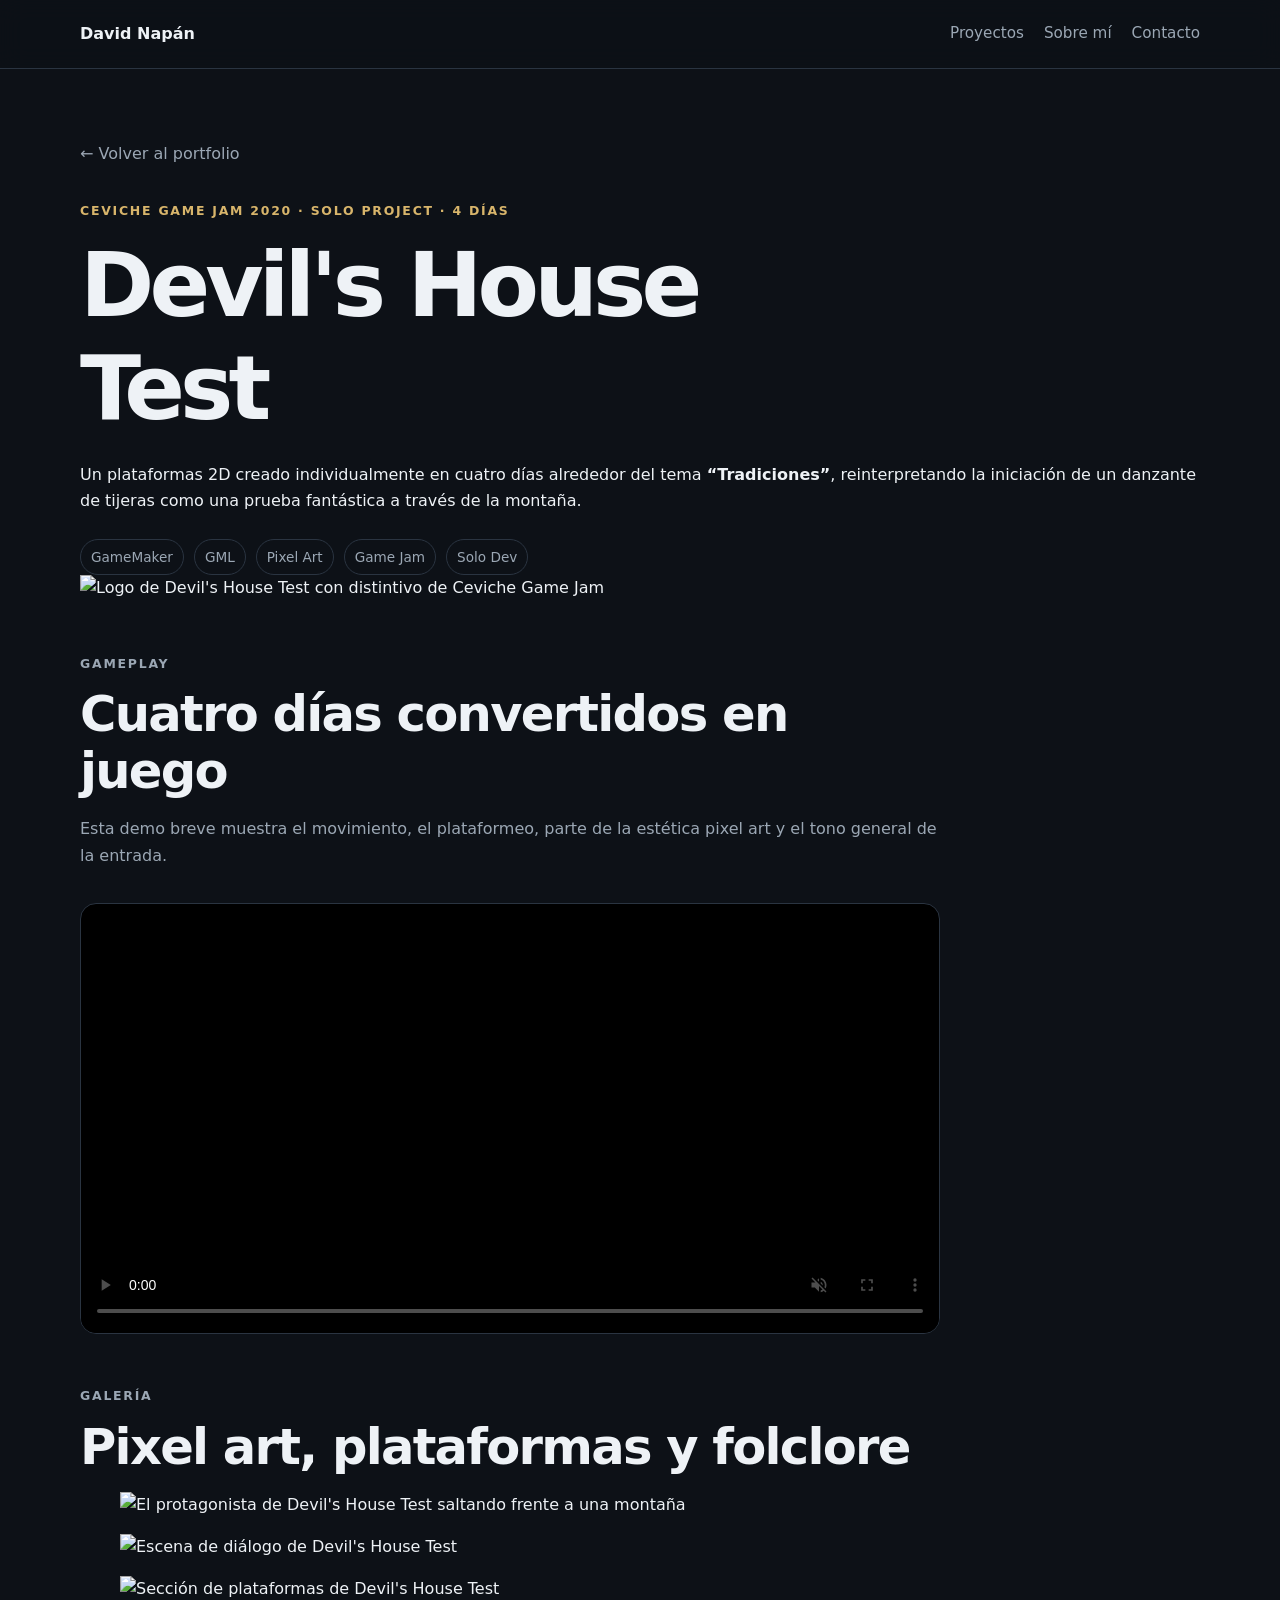
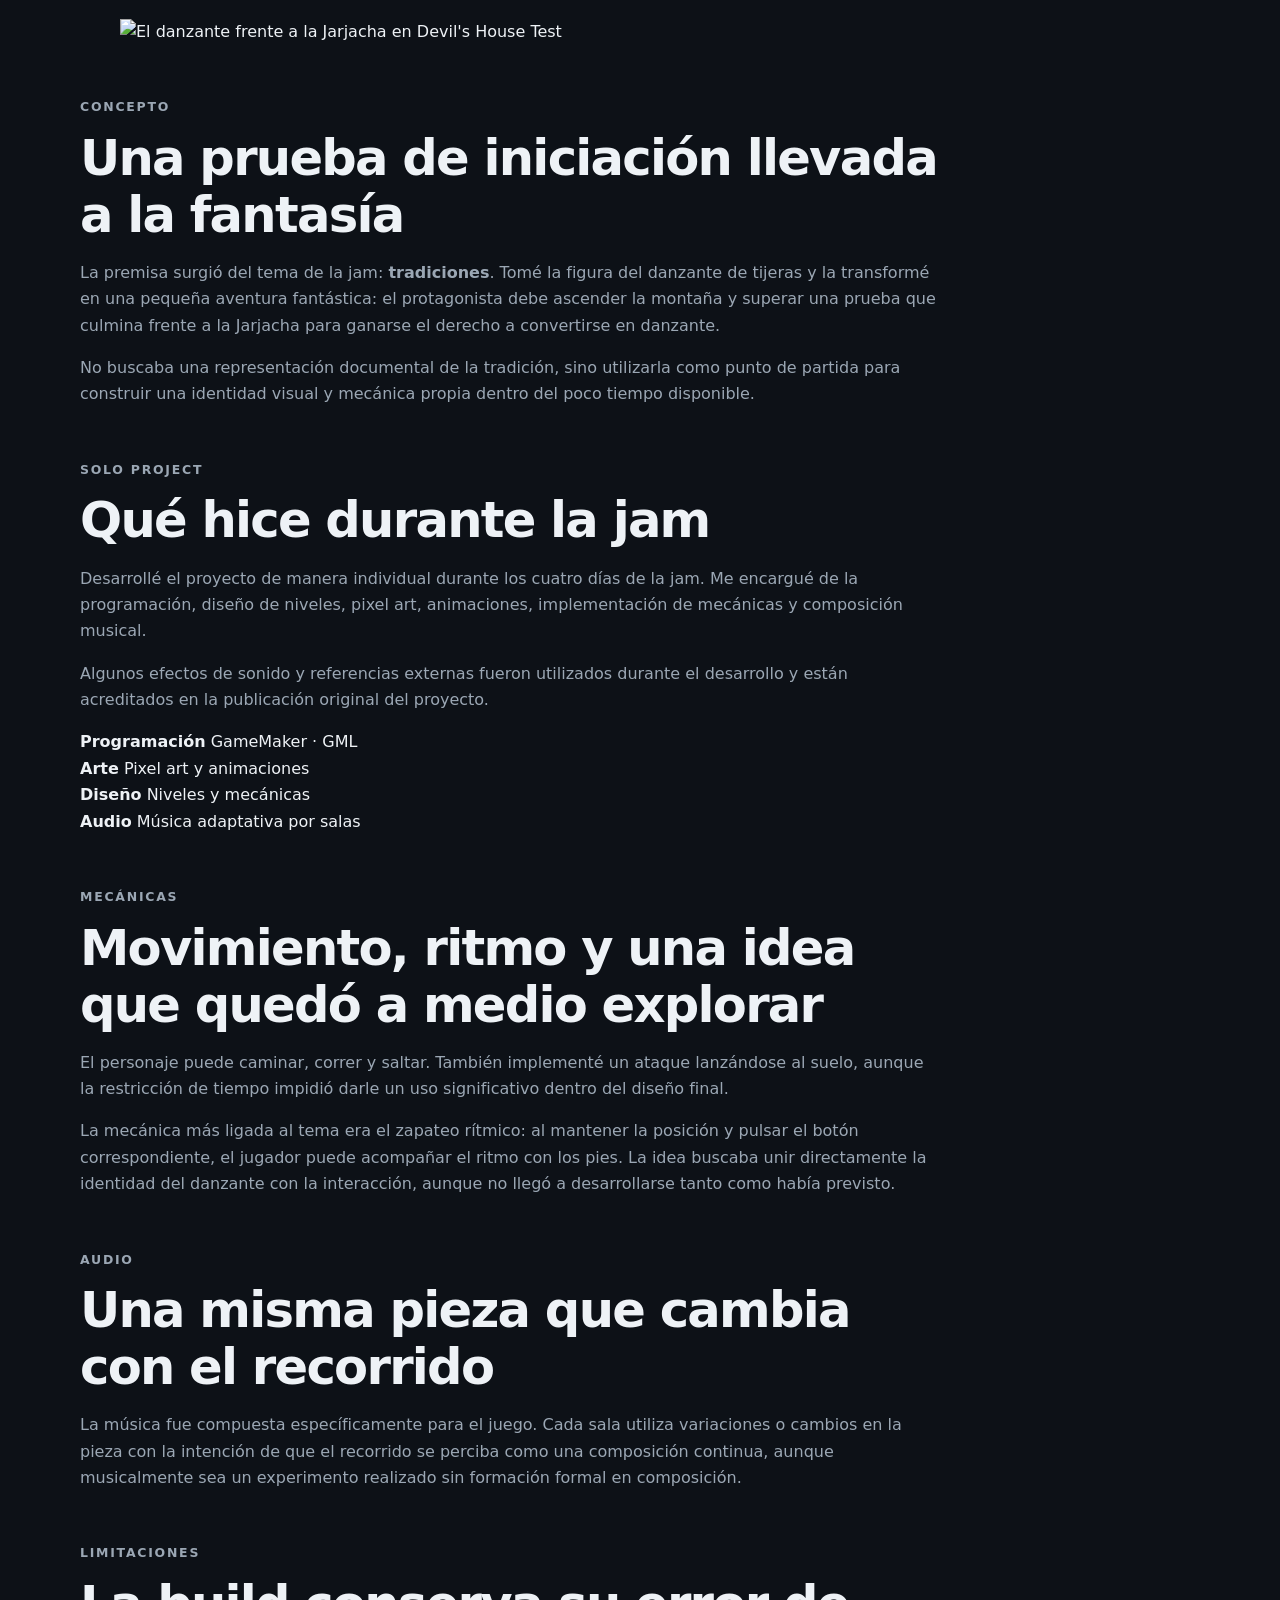
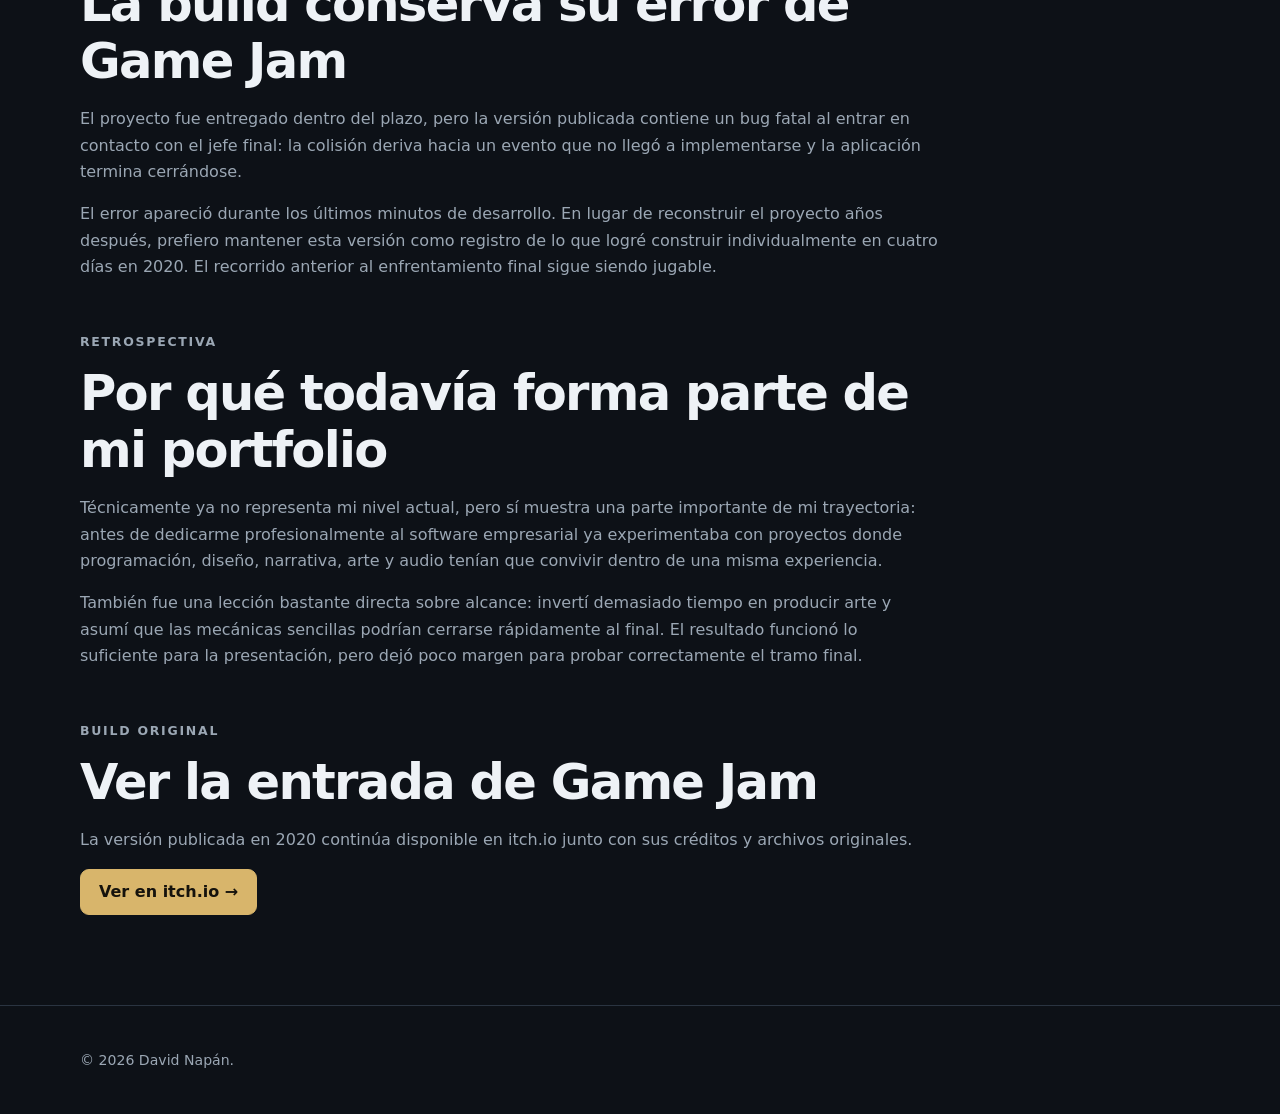
==== projects/devils-house.html @ 0ef0a1ab "Create devils-house.html" ====
<!DOCTYPE html>
<html lang="es">
<head>
  <meta charset="UTF-8">
  <meta name="viewport" content="width=device-width, initial-scale=1.0">
  <meta name="description" content="Devil's House Test, proyecto individual desarrollado en cuatro días para Ceviche Game Jam 2020.">
  <title>Devil's House Test | David Napán</title>

  <link rel="stylesheet" href="../assets/css/style.css">
  <link rel="stylesheet" href="../assets/css/devils-house.css">
</head>

<body>
  <header class="site-header">
    <div class="container nav-wrap">
      <a class="brand" href="../index.html">David Napán</a>

      <nav class="main-nav" aria-label="Navegación principal">
        <a href="../index.html#projects">Proyectos</a>
        <a href="../index.html#about">Sobre mí</a>
        <a href="../index.html#contact">Contacto</a>
      </nav>
    </div>
  </header>

  <main class="project-page">
    <div class="container">

      <a class="back-link" href="../index.html">← Volver al portfolio</a>

      <section class="devil-hero">
        <div class="devil-hero-copy">
          <p class="eyebrow">Ceviche Game Jam 2020 · Solo Project · 4 días</p>

          <h1>Devil's House Test</h1>

          <p class="lead">
            Un plataformas 2D creado individualmente en cuatro días alrededor del tema
            <strong>“Tradiciones”</strong>, reinterpretando la iniciación de un danzante
            de tijeras como una prueba fantástica a través de la montaña.
          </p>

          <div class="project-meta" aria-label="Información del proyecto">
            <span>GameMaker</span>
            <span>GML</span>
            <span>Pixel Art</span>
            <span>Game Jam</span>
            <span>Solo Dev</span>
          </div>
        </div>

        <div class="devil-logo-wrap">
          <img
            class="devil-logo"
            src="../assets/images/devils-house/logo.png"
            alt="Logo de Devil's House Test con distintivo de Ceviche Game Jam">
        </div>
      </section>

      <!-- Gameplay corto -->
      <section class="project-section gameplay-section">
        <p class="eyebrow">Gameplay</p>
        <h2>Cuatro días convertidos en juego</h2>

        <p>
          Esta demo breve muestra el movimiento, el plataformeo, parte de la estética
          pixel art y el tono general de la entrada.
        </p>

        <div class="video-showcase devil-video">
          <video
            autoplay
            muted
            loop
            playsinline
            controls
            poster="../assets/images/devils-house/jump.png">
            <source src="../assets/video/DevilsHouseGameplay.mp4" type="video/mp4">
            Tu navegador no soporta reproducción de video.
          </video>
        </div>
      </section>

      <!-- Galería -->
      <section class="project-section">
        <p class="eyebrow">Galería</p>
        <h2>Pixel art, plataformas y folclore</h2>

        <div class="devil-gallery">
          <figure class="devil-shot wide">
            <img
              src="../assets/images/devils-house/jump.png"
              alt="El protagonista de Devil's House Test saltando frente a una montaña"
              loading="lazy">
          </figure>

          <figure class="devil-shot">
            <img
              src="../assets/images/devils-house/dialogue.png"
              alt="Escena de diálogo de Devil's House Test"
              loading="lazy">
          </figure>

          <figure class="devil-shot">
            <img
              src="../assets/images/devils-house/platforming.png"
              alt="Sección de plataformas de Devil's House Test"
              loading="lazy">
          </figure>

          <figure class="devil-shot wide">
            <img
              src="../assets/images/devils-house/jarjacha.png"
              alt="El danzante frente a la Jarjacha en Devil's House Test"
              loading="lazy">
          </figure>
        </div>
      </section>

      <!-- Concepto -->
      <section class="project-section">
        <p class="eyebrow">Concepto</p>
        <h2>Una prueba de iniciación llevada a la fantasía</h2>

        <p>
          La premisa surgió del tema de la jam: <strong>tradiciones</strong>. Tomé la figura
          del danzante de tijeras y la transformé en una pequeña aventura fantástica:
          el protagonista debe ascender la montaña y superar una prueba que culmina
          frente a la Jarjacha para ganarse el derecho a convertirse en danzante.
        </p>

        <p>
          No buscaba una representación documental de la tradición, sino utilizarla
          como punto de partida para construir una identidad visual y mecánica propia
          dentro del poco tiempo disponible.
        </p>
      </section>

      <!-- Rol -->
      <section class="project-section">
        <p class="eyebrow">Solo Project</p>
        <h2>Qué hice durante la jam</h2>

        <p>
          Desarrollé el proyecto de manera individual durante los cuatro días de la jam.
          Me encargué de la programación, diseño de niveles, pixel art, animaciones,
          implementación de mecánicas y composición musical.
        </p>

        <p>
          Algunos efectos de sonido y referencias externas fueron utilizados durante
          el desarrollo y están acreditados en la publicación original del proyecto.
        </p>

        <div class="responsibility-grid">
          <div>
            <strong>Programación</strong>
            <span>GameMaker · GML</span>
          </div>
          <div>
            <strong>Arte</strong>
            <span>Pixel art y animaciones</span>
          </div>
          <div>
            <strong>Diseño</strong>
            <span>Niveles y mecánicas</span>
          </div>
          <div>
            <strong>Audio</strong>
            <span>Música adaptativa por salas</span>
          </div>
        </div>
      </section>

      <!-- Mecánicas -->
      <section class="project-section">
        <p class="eyebrow">Mecánicas</p>
        <h2>Movimiento, ritmo y una idea que quedó a medio explorar</h2>

        <p>
          El personaje puede caminar, correr y saltar. También implementé un ataque
          lanzándose al suelo, aunque la restricción de tiempo impidió darle un uso
          significativo dentro del diseño final.
        </p>

        <p>
          La mecánica más ligada al tema era el zapateo rítmico: al mantener la posición
          y pulsar el botón correspondiente, el jugador puede acompañar el ritmo con los pies.
          La idea buscaba unir directamente la identidad del danzante con la interacción,
          aunque no llegó a desarrollarse tanto como había previsto.
        </p>
      </section>

      <!-- Audio -->
      <section class="project-section">
        <p class="eyebrow">Audio</p>
        <h2>Una misma pieza que cambia con el recorrido</h2>

        <p>
          La música fue compuesta específicamente para el juego. Cada sala utiliza
          variaciones o cambios en la pieza con la intención de que el recorrido se
          perciba como una composición continua, aunque musicalmente sea un experimento
          realizado sin formación formal en composición.
        </p>
      </section>

      <!-- Limitaciones -->
      <section class="project-section limitation-card">
        <p class="eyebrow">Limitaciones</p>
        <h2>La build conserva su error de Game Jam</h2>

        <p>
          El proyecto fue entregado dentro del plazo, pero la versión publicada contiene
          un bug fatal al entrar en contacto con el jefe final: la colisión deriva hacia
          un evento que no llegó a implementarse y la aplicación termina cerrándose.
        </p>

        <p>
          El error apareció durante los últimos minutos de desarrollo. En lugar de
          reconstruir el proyecto años después, prefiero mantener esta versión como
          registro de lo que logré construir individualmente en cuatro días en 2020.
          El recorrido anterior al enfrentamiento final sigue siendo jugable.
        </p>
      </section>

      <!-- Reflexión -->
      <section class="project-section">
        <p class="eyebrow">Retrospectiva</p>
        <h2>Por qué todavía forma parte de mi portfolio</h2>

        <p>
          Técnicamente ya no representa mi nivel actual, pero sí muestra una parte
          importante de mi trayectoria: antes de dedicarme profesionalmente al software
          empresarial ya experimentaba con proyectos donde programación, diseño,
          narrativa, arte y audio tenían que convivir dentro de una misma experiencia.
        </p>

        <p>
          También fue una lección bastante directa sobre alcance: invertí demasiado
          tiempo en producir arte y asumí que las mecánicas sencillas podrían cerrarse
          rápidamente al final. El resultado funcionó lo suficiente para la presentación,
          pero dejó poco margen para probar correctamente el tramo final.
        </p>
      </section>

      <!-- Itch -->
      <section class="project-section itch-card">
        <div>
          <p class="eyebrow">Build original</p>
          <h2>Ver la entrada de Game Jam</h2>

          <p>
            La versión publicada en 2020 continúa disponible en itch.io junto con
            sus créditos y archivos originales.
          </p>
        </div>

        <a
          class="button primary"
          href="https://luccentyr.itch.io/devils-house-test"
          target="_blank"
          rel="noopener">
          Ver en itch.io →
        </a>
      </section>

    </div>
  </main>

  <footer class="site-footer">
    <div class="container">
      <p>© 2026 David Napán.</p>
    </div>
  </footer>
</body>
</html>
---- assets/css/style.css ----
:root {
  --bg: #0d1117;
  --surface: #151b23;
  --surface-soft: #1b2330;
  --text: #eef2f6;
  --muted: #9ba7b4;
  --line: #2a3441;
  --accent: #d8b56b;
  --accent-soft: rgba(216, 181, 107, 0.12);
  --max-width: 1120px;
}

* { box-sizing: border-box; }
html { scroll-behavior: smooth; }
body {
  margin: 0;
  font-family: Inter, ui-sans-serif, system-ui, -apple-system, BlinkMacSystemFont, "Segoe UI", sans-serif;
  background: var(--bg);
  color: var(--text);
  line-height: 1.65;
}
a { color: inherit; }
img { max-width: 100%; display: block; }
.container { width: min(calc(100% - 40px), var(--max-width)); margin-inline: auto; }

.site-header {
  position: sticky;
  top: 0;
  z-index: 10;
  background: rgba(13, 17, 23, 0.92);
  border-bottom: 1px solid var(--line);
  backdrop-filter: blur(12px);
}
.nav-wrap {
  min-height: 68px;
  display: flex;
  align-items: center;
  justify-content: space-between;
  gap: 24px;
}
.brand { font-weight: 700; text-decoration: none; }
.main-nav { display: flex; gap: 20px; }
.main-nav a { color: var(--muted); text-decoration: none; font-size: .95rem; }
.main-nav a:hover { color: var(--text); }

.hero { padding: 96px 0 72px; }
.hero-grid {
  display: grid;
  grid-template-columns: minmax(0, 1.5fr) minmax(280px, .7fr);
  gap: 48px;
  align-items: center;
}
.eyebrow {
  margin: 0 0 12px;
  color: var(--accent);
  font-size: .78rem;
  font-weight: 700;
  text-transform: uppercase;
  letter-spacing: .14em;
}
h1, h2, h3 { margin-top: 0; line-height: 1.15; }
h1 { max-width: 820px; margin-bottom: 22px; font-size: clamp(2.8rem, 7vw, 5.7rem); letter-spacing: -.055em; }
h2 { margin-bottom: 12px; font-size: clamp(2rem, 4vw, 3.1rem); letter-spacing: -.035em; }
h3 { margin-bottom: 12px; font-size: 1.45rem; }
.hero-copy { max-width: 720px; margin: 0; color: var(--muted); font-size: 1.1rem; }
.hero-actions { display: flex; flex-wrap: wrap; gap: 12px; margin-top: 32px; }
.button {
  display: inline-flex;
  align-items: center;
  min-height: 46px;
  padding: 0 18px;
  border: 1px solid var(--line);
  border-radius: 9px;
  text-decoration: none;
  font-weight: 650;
}
.button.primary { background: var(--accent); color: #15120c; border-color: var(--accent); }
.button.secondary { background: transparent; }
.hero-card {
  padding: 26px;
  border: 1px solid var(--line);
  border-radius: 16px;
  background: linear-gradient(160deg, var(--surface-soft), var(--surface));
}
.status-dot {
  display: inline-block;
  width: 9px;
  height: 9px;
  margin-right: 8px;
  border-radius: 50%;
  background: var(--accent);
}
.hero-card p { margin: 16px 0 0; color: var(--muted); }

.section { padding: 80px 0; }
.section.alternate { border-block: 1px solid var(--line); background: #10161e; }
.section-heading { max-width: 680px; margin-bottom: 36px; }
.section-heading > p:last-child, .about-copy, .contact-card p { color: var(--muted); }

.project-grid { display: grid; grid-template-columns: repeat(2, minmax(0, 1fr)); gap: 22px; }
.project-card { overflow: hidden; border: 1px solid var(--line); border-radius: 16px; background: var(--surface); }
.project-card.featured {
  grid-column: 1 / -1;
  display: grid;
  grid-template-columns: minmax(0, 1.1fr) minmax(320px, .9fr);
}
.project-image {
  min-height: 230px;
  border-bottom: 1px solid var(--line);
  background-position: center;
  background-size: cover;
  object-fit: cover;
  width: 100%;
}
.project-card.featured .project-image {
  min-height: 390px;
  height: 100%;
  border-right: 1px solid var(--line);
  border-bottom: 0;
}
.placeholder {
  display: grid;
  place-items: center;
  padding: 30px;
  background: radial-gradient(circle at 20% 10%, var(--accent-soft), transparent 35%), linear-gradient(145deg, #111822, #202a36);
  color: var(--muted);
}
.project-content { padding: 26px; }
.project-content p { color: var(--muted); }
.project-type {
  margin-top: 0;
  margin-bottom: 7px;
  color: var(--accent) !important;
  font-size: .78rem;
  font-weight: 700;
  text-transform: uppercase;
  letter-spacing: .11em;
}
.tag-list { display: flex; flex-wrap: wrap; gap: 8px; margin: 22px 0; padding: 0; list-style: none; }
.tag-list li { padding: 5px 9px; border: 1px solid var(--line); border-radius: 999px; color: var(--muted); font-size: .82rem; }
.text-link { color: var(--text); font-weight: 700; text-decoration-color: var(--accent); text-underline-offset: 4px; }
.coming-soon { display: inline-block; margin-top: 8px; color: var(--muted); font-size: .9rem; }

.about-grid { display: grid; grid-template-columns: minmax(220px, .65fr) minmax(0, 1.35fr); gap: 60px; }
.about-copy { max-width: 760px; font-size: 1.05rem; }

.contact-card {
  display: grid;
  grid-template-columns: minmax(0, 1.2fr) minmax(250px, .8fr);
  gap: 36px;
  padding: 34px;
  border: 1px solid var(--line);
  border-radius: 16px;
  background: var(--surface);
}
.contact-links { display: flex; flex-direction: column; align-items: flex-start; justify-content: center; gap: 10px; }
.contact-links a { text-decoration-color: var(--accent); text-underline-offset: 4px; }

.site-footer { padding: 28px 0; border-top: 1px solid var(--line); color: var(--muted); font-size: .88rem; }

.project-page { padding: 72px 0 90px; }
.project-hero { max-width: 850px; margin-bottom: 42px; }
.project-hero .lead { color: var(--muted); font-size: 1.15rem; }
.project-meta { display: flex; flex-wrap: wrap; gap: 10px; margin-top: 24px; }
.project-meta span { padding: 6px 10px; border: 1px solid var(--line); border-radius: 999px; color: var(--muted); font-size: .85rem; }
.project-section { max-width: 860px; margin-top: 52px; }
.project-section p, .project-section li { color: var(--muted); }
.project-section ul { padding-left: 20px; }
.showcase-placeholder {
  min-height: 440px;
  display: grid;
  place-items: center;
  margin-top: 34px;
  padding: 30px;
  border: 1px solid var(--line);
  border-radius: 16px;
  background: radial-gradient(circle at 80% 10%, var(--accent-soft), transparent 30%), linear-gradient(145deg, #111822, #202a36);
  color: var(--muted);
  text-align: center;
}
.back-link { display: inline-block; margin-bottom: 34px; color: var(--muted); text-decoration: none; }
.back-link:hover { color: var(--text); }

@media (max-width: 780px) {
  .main-nav { display: none; }
  .hero { padding-top: 72px; }
  .hero-grid, .about-grid, .contact-card, .project-card.featured { grid-template-columns: 1fr; }
  .project-grid { grid-template-columns: 1fr; }
  .project-card.featured { grid-column: auto; }
  .project-card.featured .project-image { min-height: 260px; border-right: 0; border-bottom: 1px solid var(--line); }
  .section { padding: 62px 0; }
}
.video-showcase {
    margin-top: 34px;
    overflow: hidden;
    border: 1px solid var(--line);
    border-radius: 16px;
    background: #000;
}

.video-showcase video {
    display: block;
    width: 100%;
    height: auto;
}
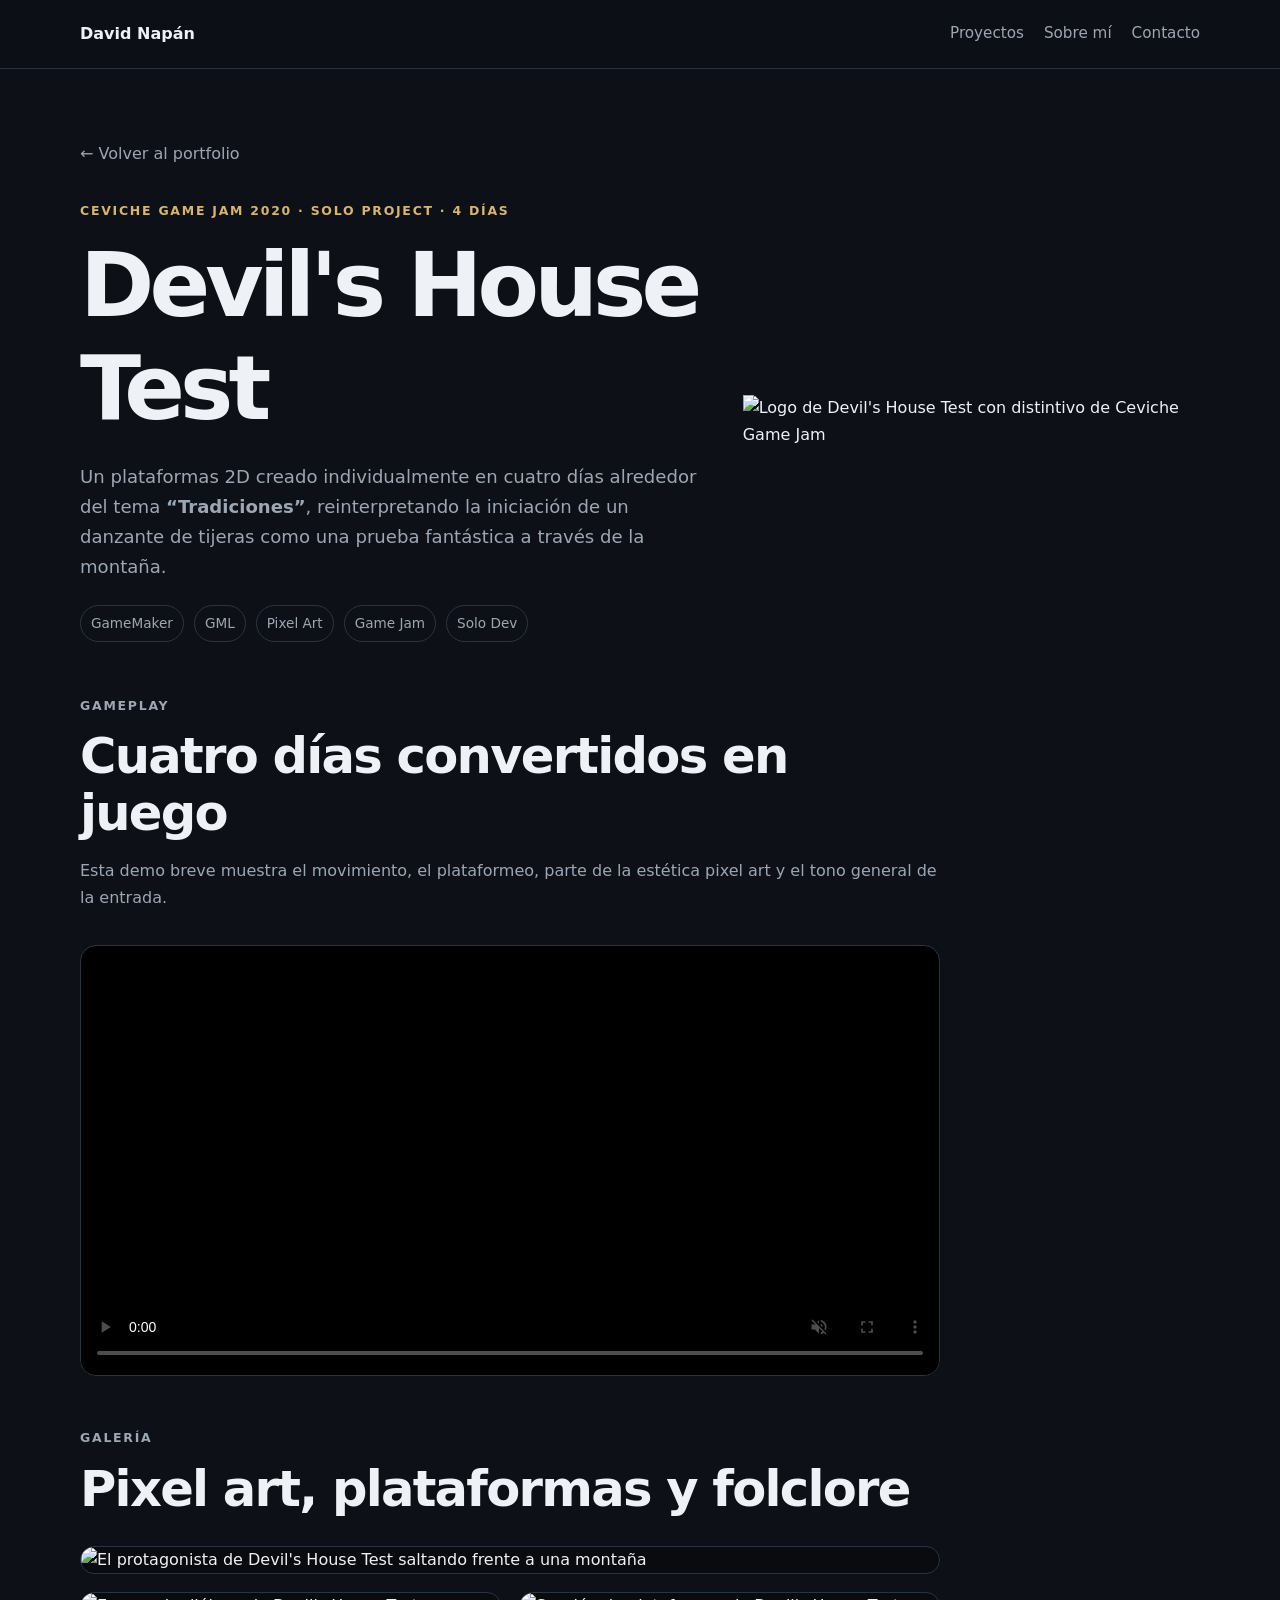
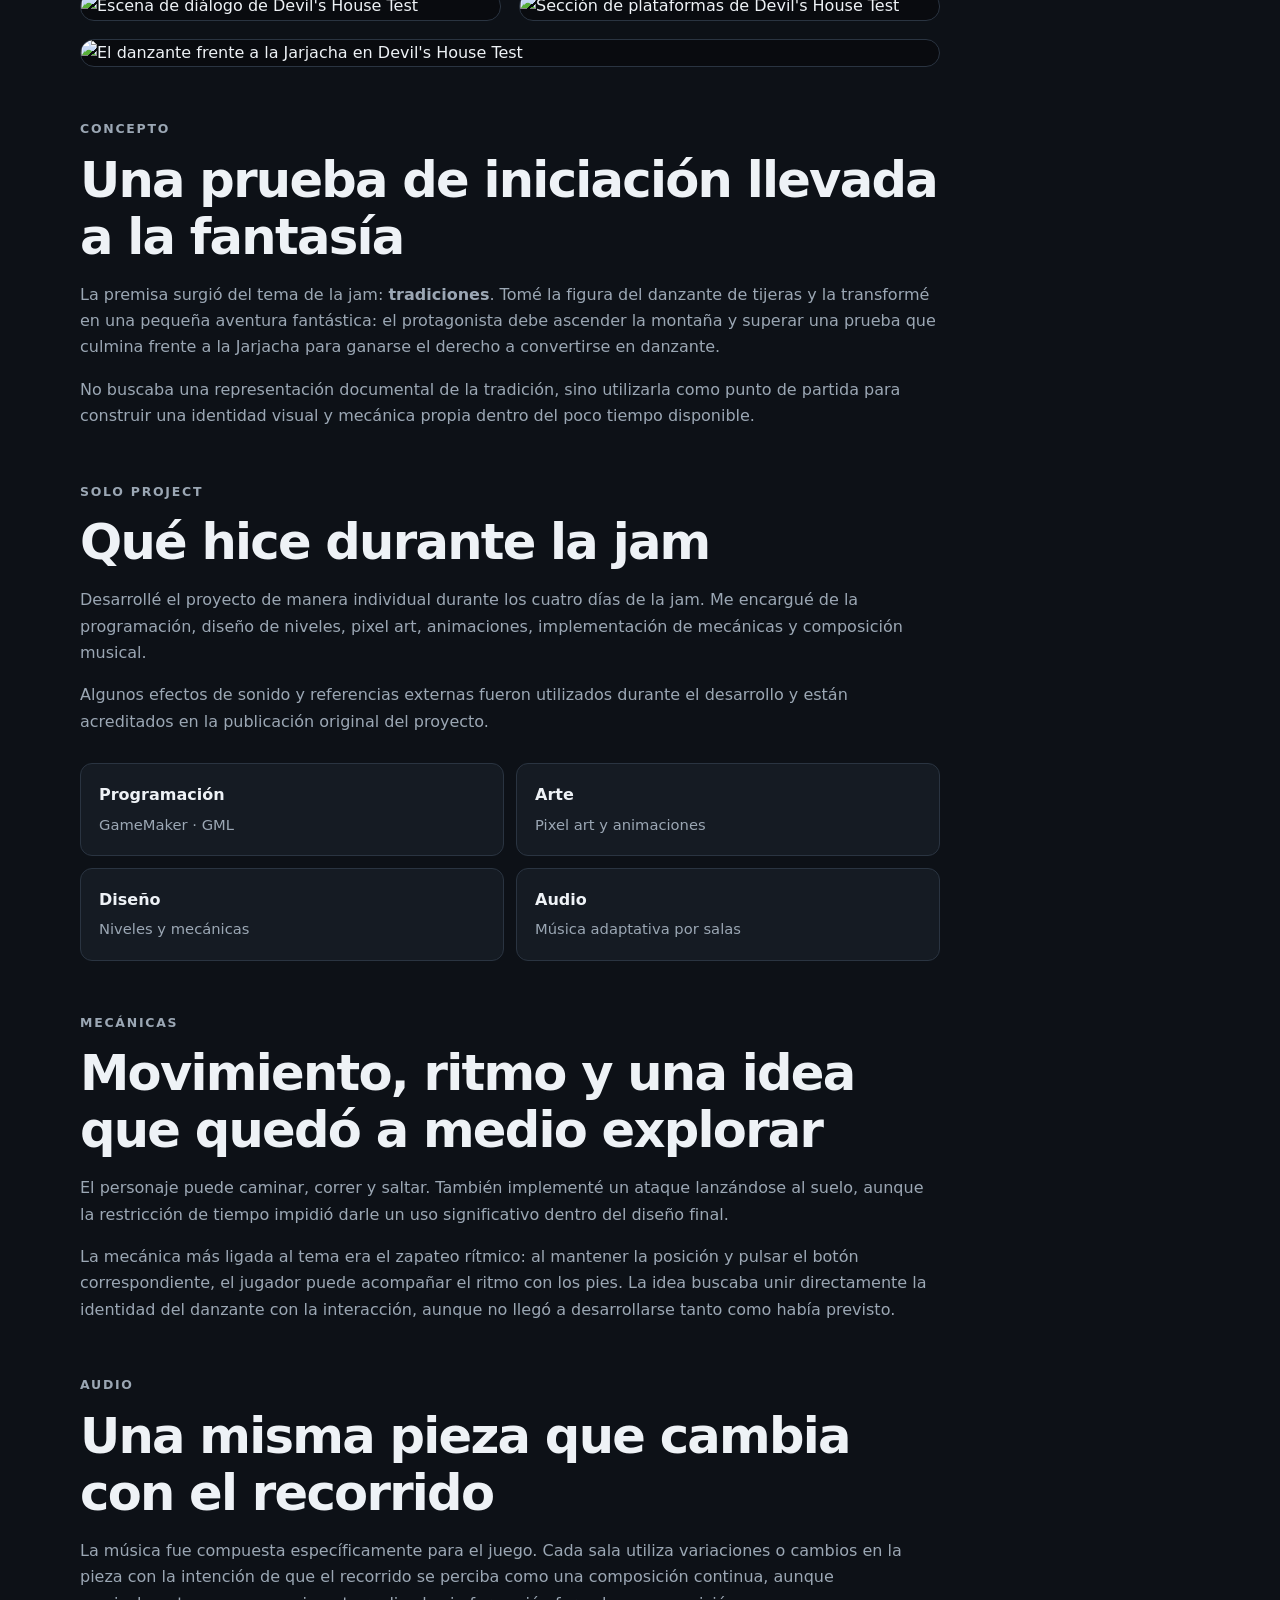
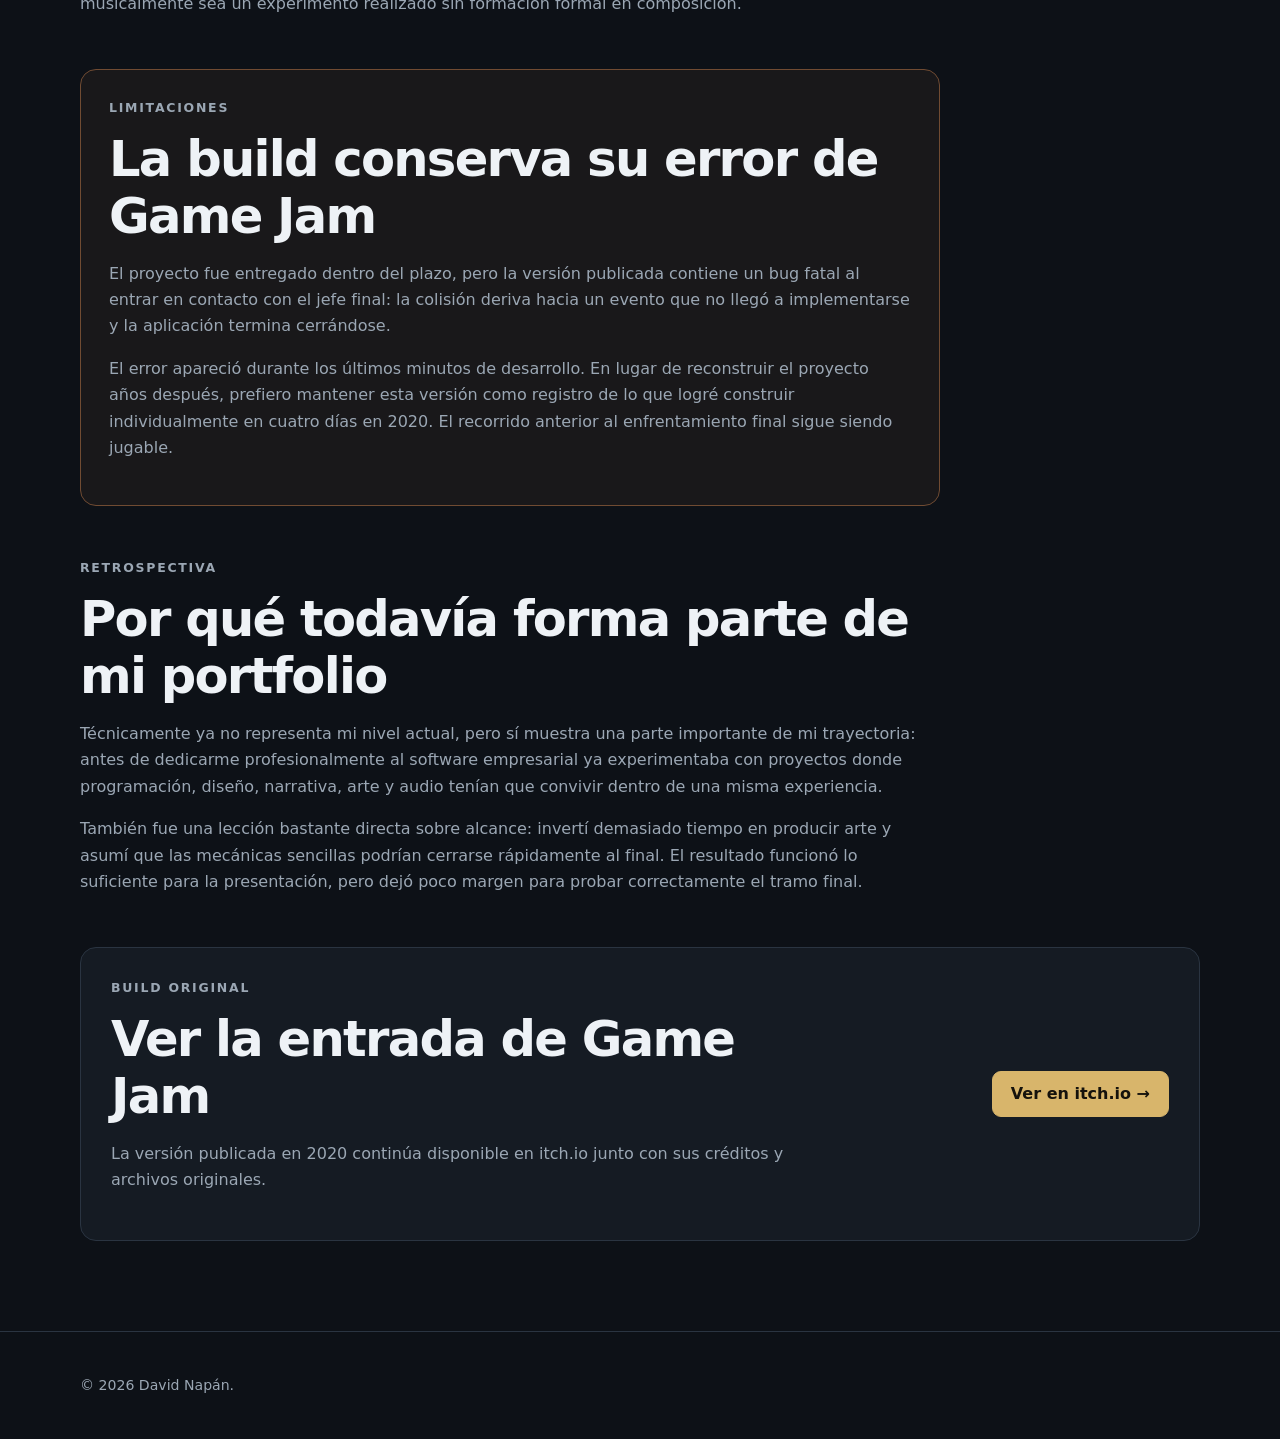
==== commit 2e0c815b: "Update devils-house.html" ====
--- a/projects/devils-house.html
+++ b/projects/devils-house.html
@@ -89,28 +89,28 @@
         <div class="devil-gallery">
           <figure class="devil-shot wide">
             <img
-              src="../assets/images/devils-house/jump.png"
+              src="../assets/image/gameplay-01.png"
               alt="El protagonista de Devil's House Test saltando frente a una montaña"
               loading="lazy">
           </figure>
 
           <figure class="devil-shot">
             <img
-              src="../assets/images/devils-house/dialogue.png"
+              src="../assets/image/gameplay-02.png"
               alt="Escena de diálogo de Devil's House Test"
               loading="lazy">
           </figure>
 
           <figure class="devil-shot">
             <img
-              src="../assets/images/devils-house/platforming.png"
+              src="../assets/image/gameplay-03.png"
               alt="Sección de plataformas de Devil's House Test"
               loading="lazy">
           </figure>
 
           <figure class="devil-shot wide">
             <img
-              src="../assets/images/devils-house/jarjacha.png"
+              src="../assets/image/gameplay-04.png"
               alt="El danzante frente a la Jarjacha en Devil's House Test"
               loading="lazy">
           </figure>
--- a/assets/css/devils-house.css
+++ b/assets/css/devils-house.css
@@ -0,0 +1,127 @@
+.devil-hero {
+  display: grid;
+  grid-template-columns: minmax(0, 1.15fr) minmax(260px, .85fr);
+  gap: 44px;
+  align-items: center;
+  margin-bottom: 54px;
+}
+
+.devil-hero .lead {
+  max-width: 760px;
+  color: var(--muted);
+  font-size: 1.13rem;
+}
+
+.devil-logo-wrap {
+  display: flex;
+  justify-content: center;
+}
+
+.devil-logo {
+  width: min(100%, 520px);
+  height: auto;
+  image-rendering: pixelated;
+}
+
+.devil-video video {
+  display: block;
+  width: 100%;
+  height: auto;
+  image-rendering: pixelated;
+}
+
+.devil-gallery {
+  display: grid;
+  grid-template-columns: repeat(2, minmax(0, 1fr));
+  gap: 18px;
+  margin-top: 28px;
+}
+
+.devil-shot {
+  margin: 0;
+  overflow: hidden;
+  border: 1px solid var(--line);
+  border-radius: 14px;
+  background: #090b0f;
+}
+
+.devil-shot.wide {
+  grid-column: 1 / -1;
+}
+
+.devil-shot img {
+  display: block;
+  width: 100%;
+  height: 100%;
+  max-height: 540px;
+  object-fit: cover;
+  image-rendering: pixelated;
+}
+
+.responsibility-grid {
+  display: grid;
+  grid-template-columns: repeat(2, minmax(0, 1fr));
+  gap: 12px;
+  margin-top: 28px;
+}
+
+.responsibility-grid > div {
+  padding: 18px;
+  border: 1px solid var(--line);
+  border-radius: 12px;
+  background: var(--surface);
+}
+
+.responsibility-grid strong,
+.responsibility-grid span {
+  display: block;
+}
+
+.responsibility-grid span {
+  margin-top: 4px;
+  color: var(--muted);
+  font-size: .92rem;
+}
+
+.limitation-card {
+  padding: 28px;
+  border: 1px solid #704b32;
+  border-radius: 16px;
+  background: rgba(112, 75, 50, .12);
+}
+
+.itch-card {
+  max-width: none;
+  display: flex;
+  align-items: center;
+  justify-content: space-between;
+  gap: 28px;
+  padding: 30px;
+  border: 1px solid var(--line);
+  border-radius: 16px;
+  background: var(--surface);
+}
+
+.itch-card > div {
+  max-width: 720px;
+}
+
+@media (max-width: 780px) {
+  .devil-hero,
+  .responsibility-grid {
+    grid-template-columns: 1fr;
+  }
+
+  .devil-gallery {
+    grid-template-columns: 1fr;
+  }
+
+  .devil-shot.wide {
+    grid-column: auto;
+  }
+
+  .itch-card {
+    align-items: flex-start;
+    flex-direction: column;
+  }
+}
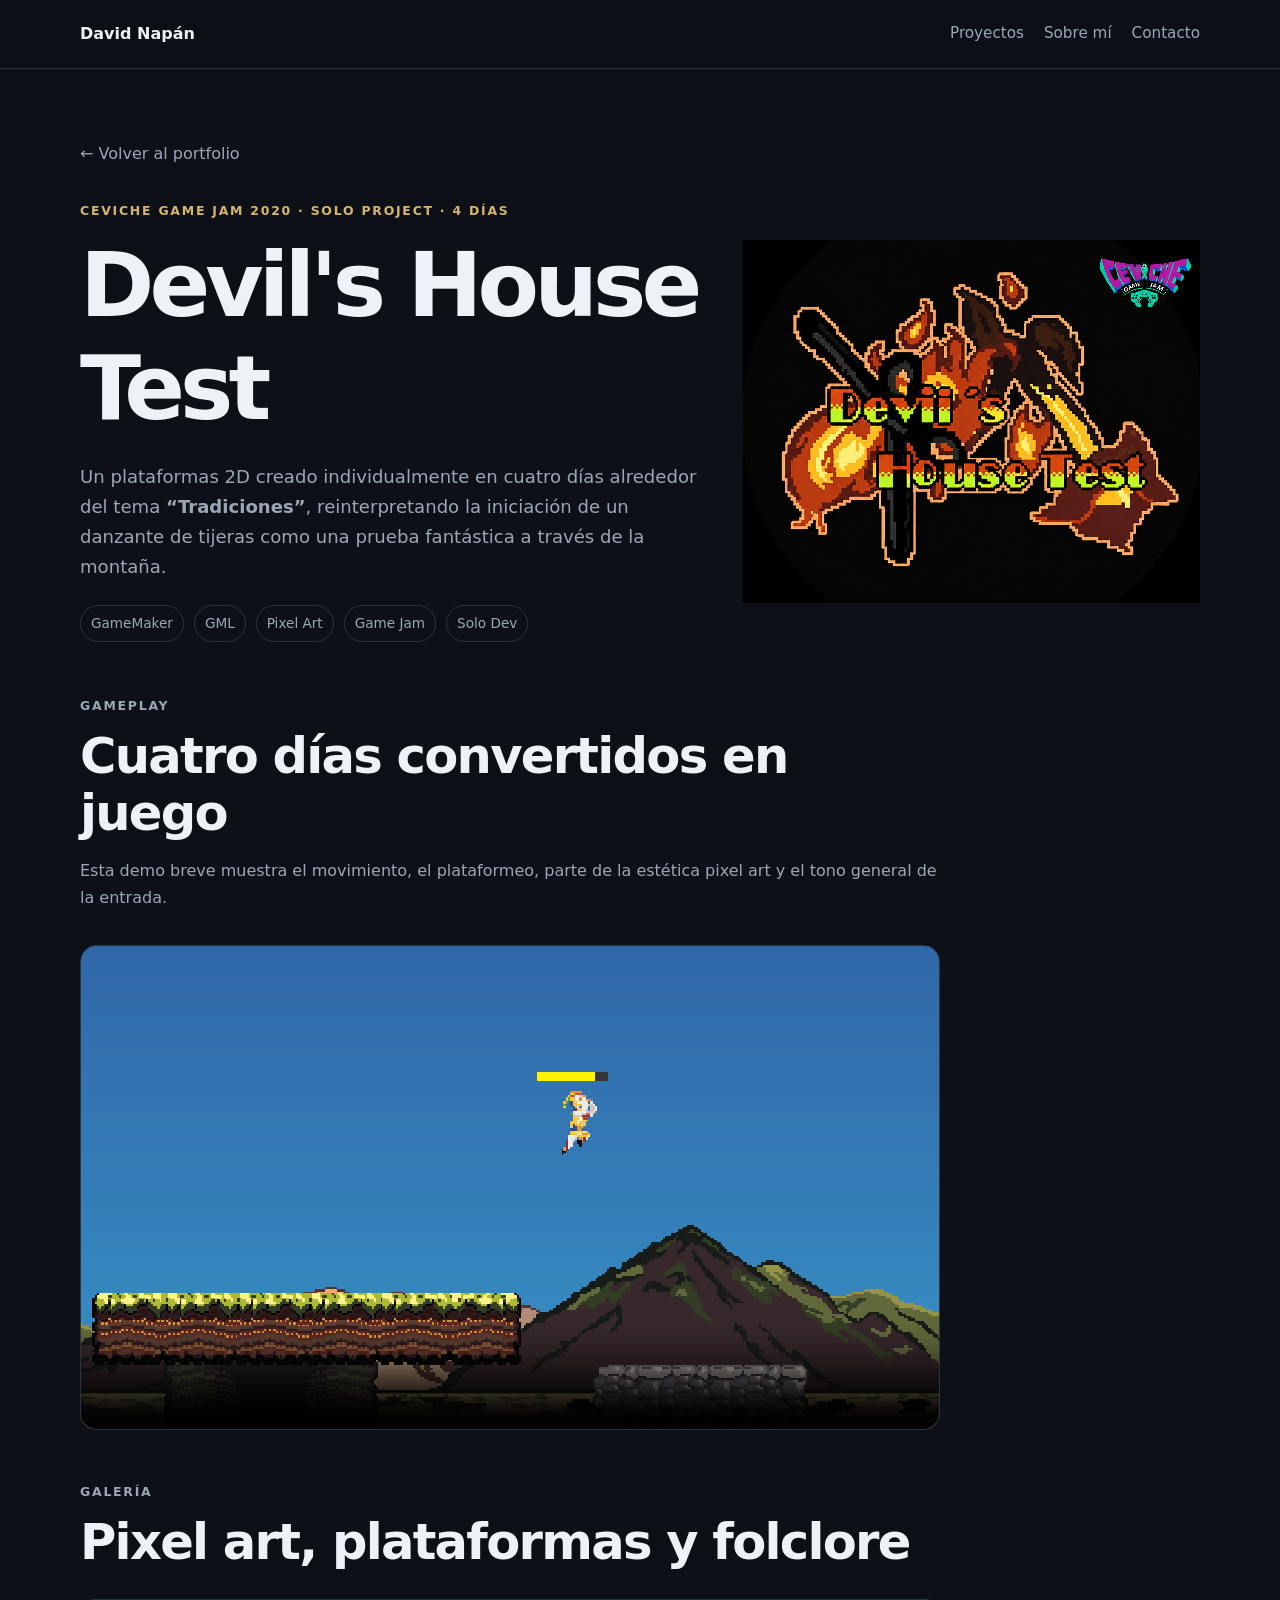
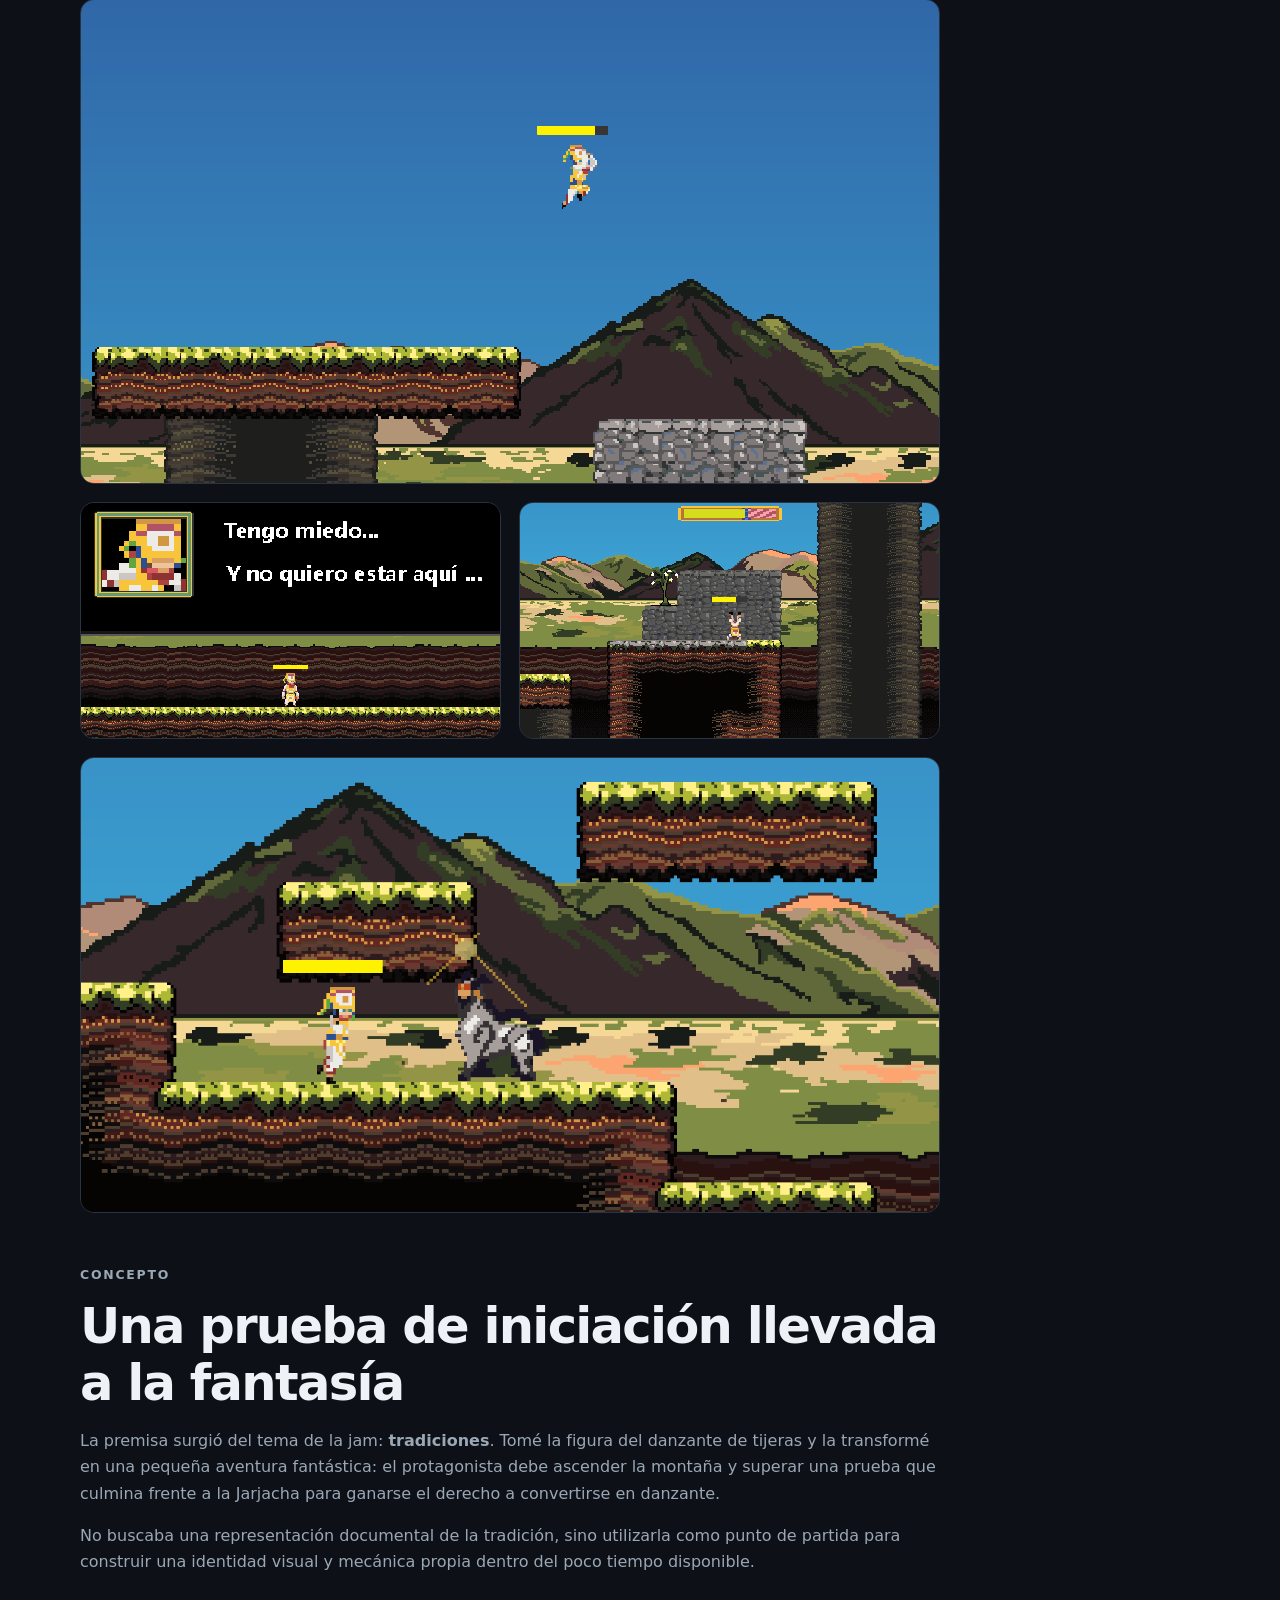
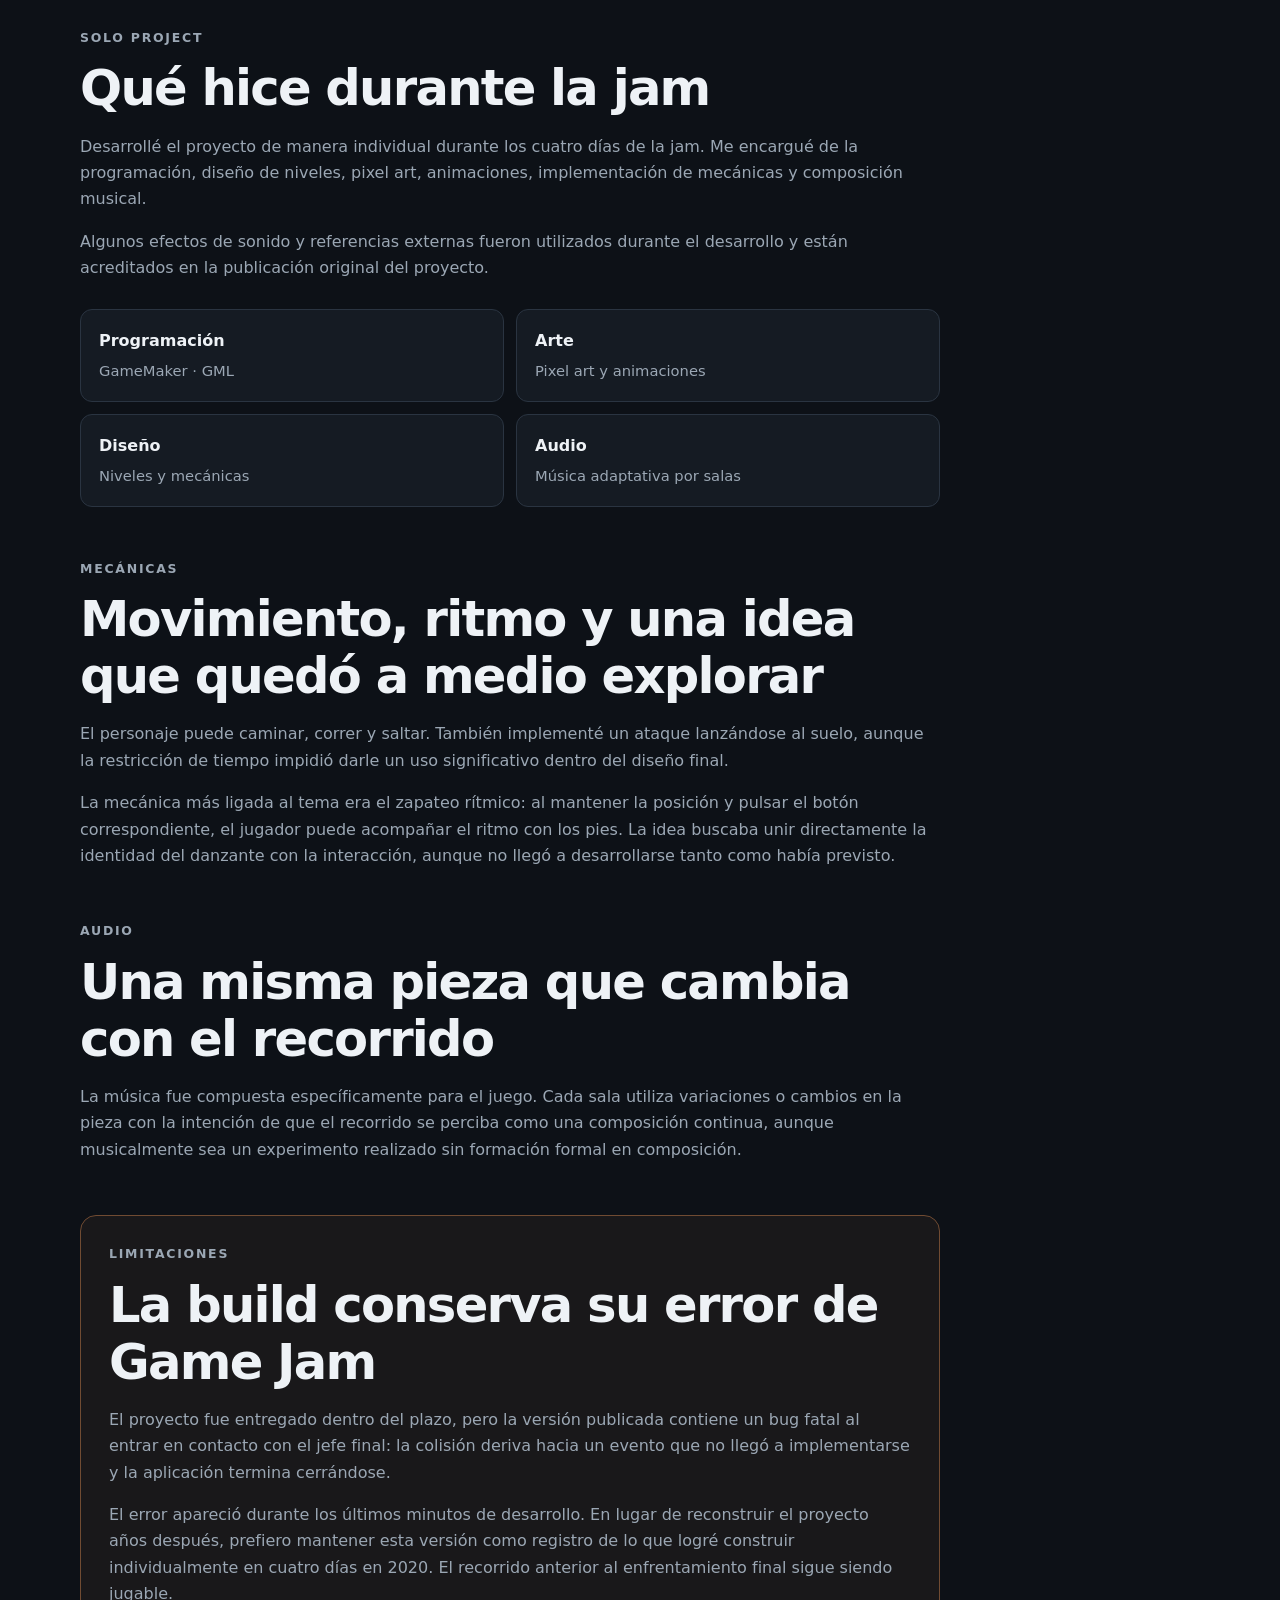
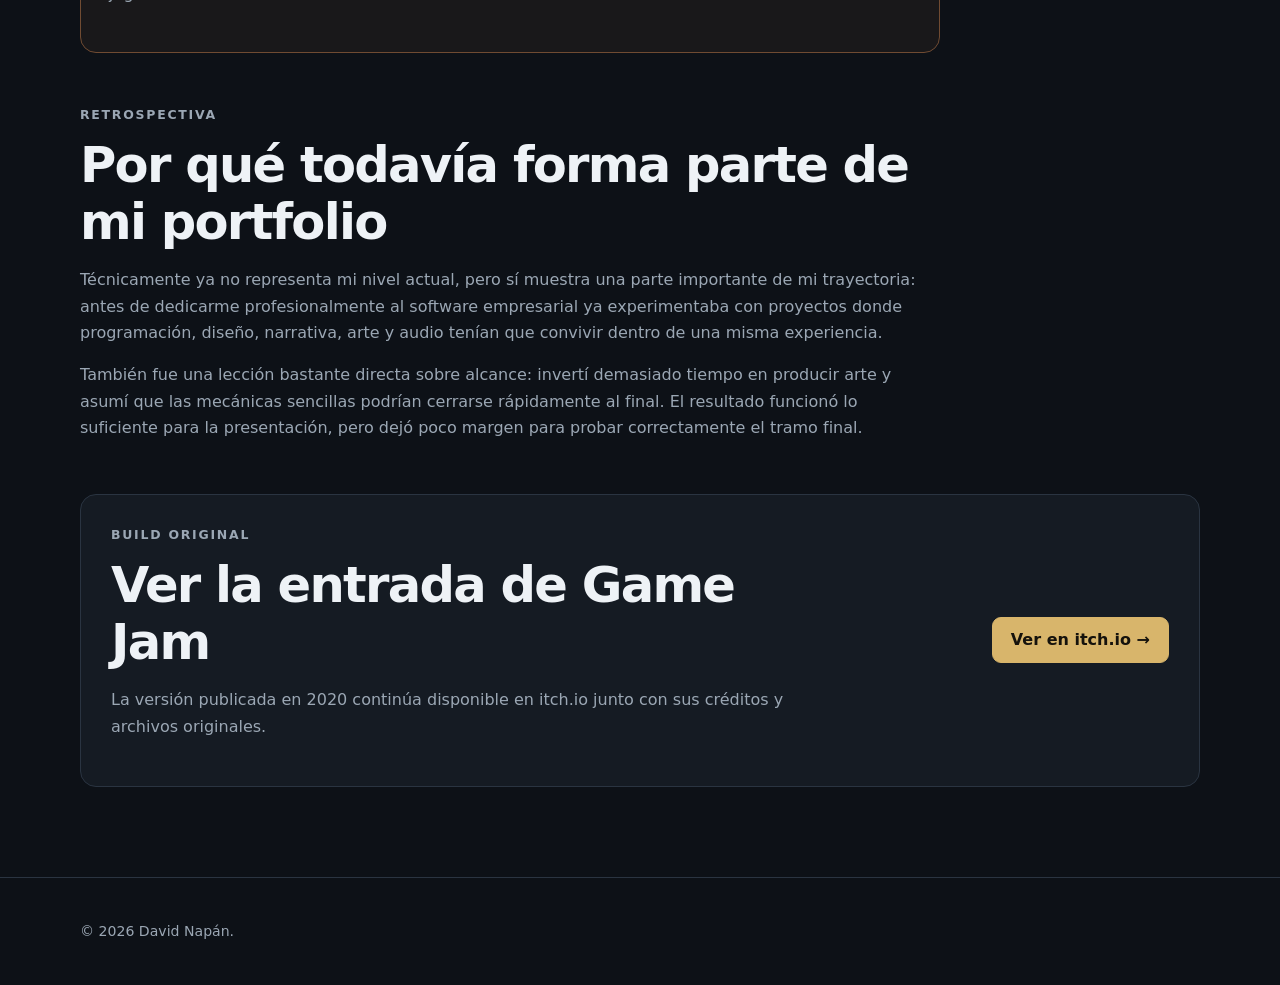
==== commit 86768251: "Update devils-house.html" ====
--- a/projects/devils-house.html
+++ b/projects/devils-house.html
@@ -52,7 +52,7 @@
         <div class="devil-logo-wrap">
           <img
             class="devil-logo"
-            src="../assets/images/devils-house/logo.png"
+            src="../assets/image/devilLogo.png"
             alt="Logo de Devil's House Test con distintivo de Ceviche Game Jam">
         </div>
       </section>
@@ -74,7 +74,7 @@
             loop
             playsinline
             controls
-            poster="../assets/images/devils-house/jump.png">
+            poster="../assets/image/gameplay-01.png">
             <source src="../assets/video/DevilsHouseGameplay.mp4" type="video/mp4">
             Tu navegador no soporta reproducción de video.
           </video>
